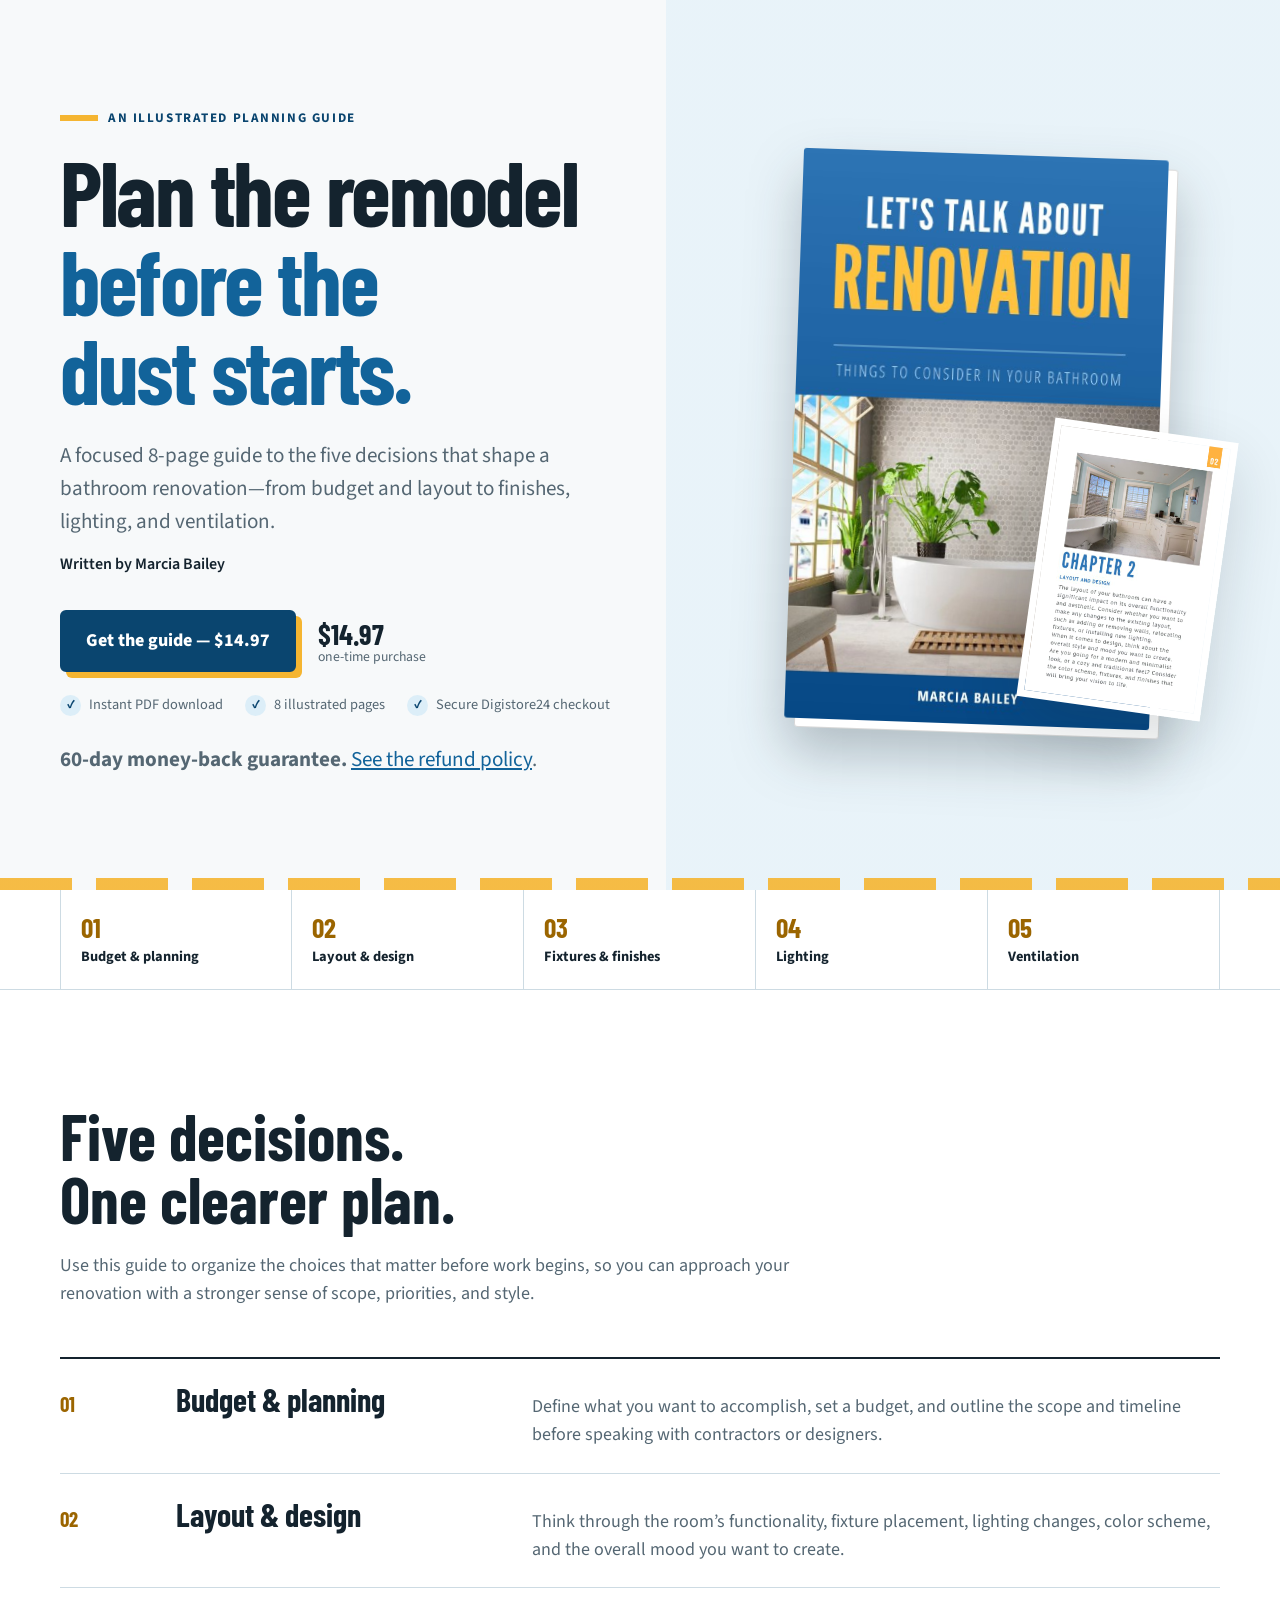
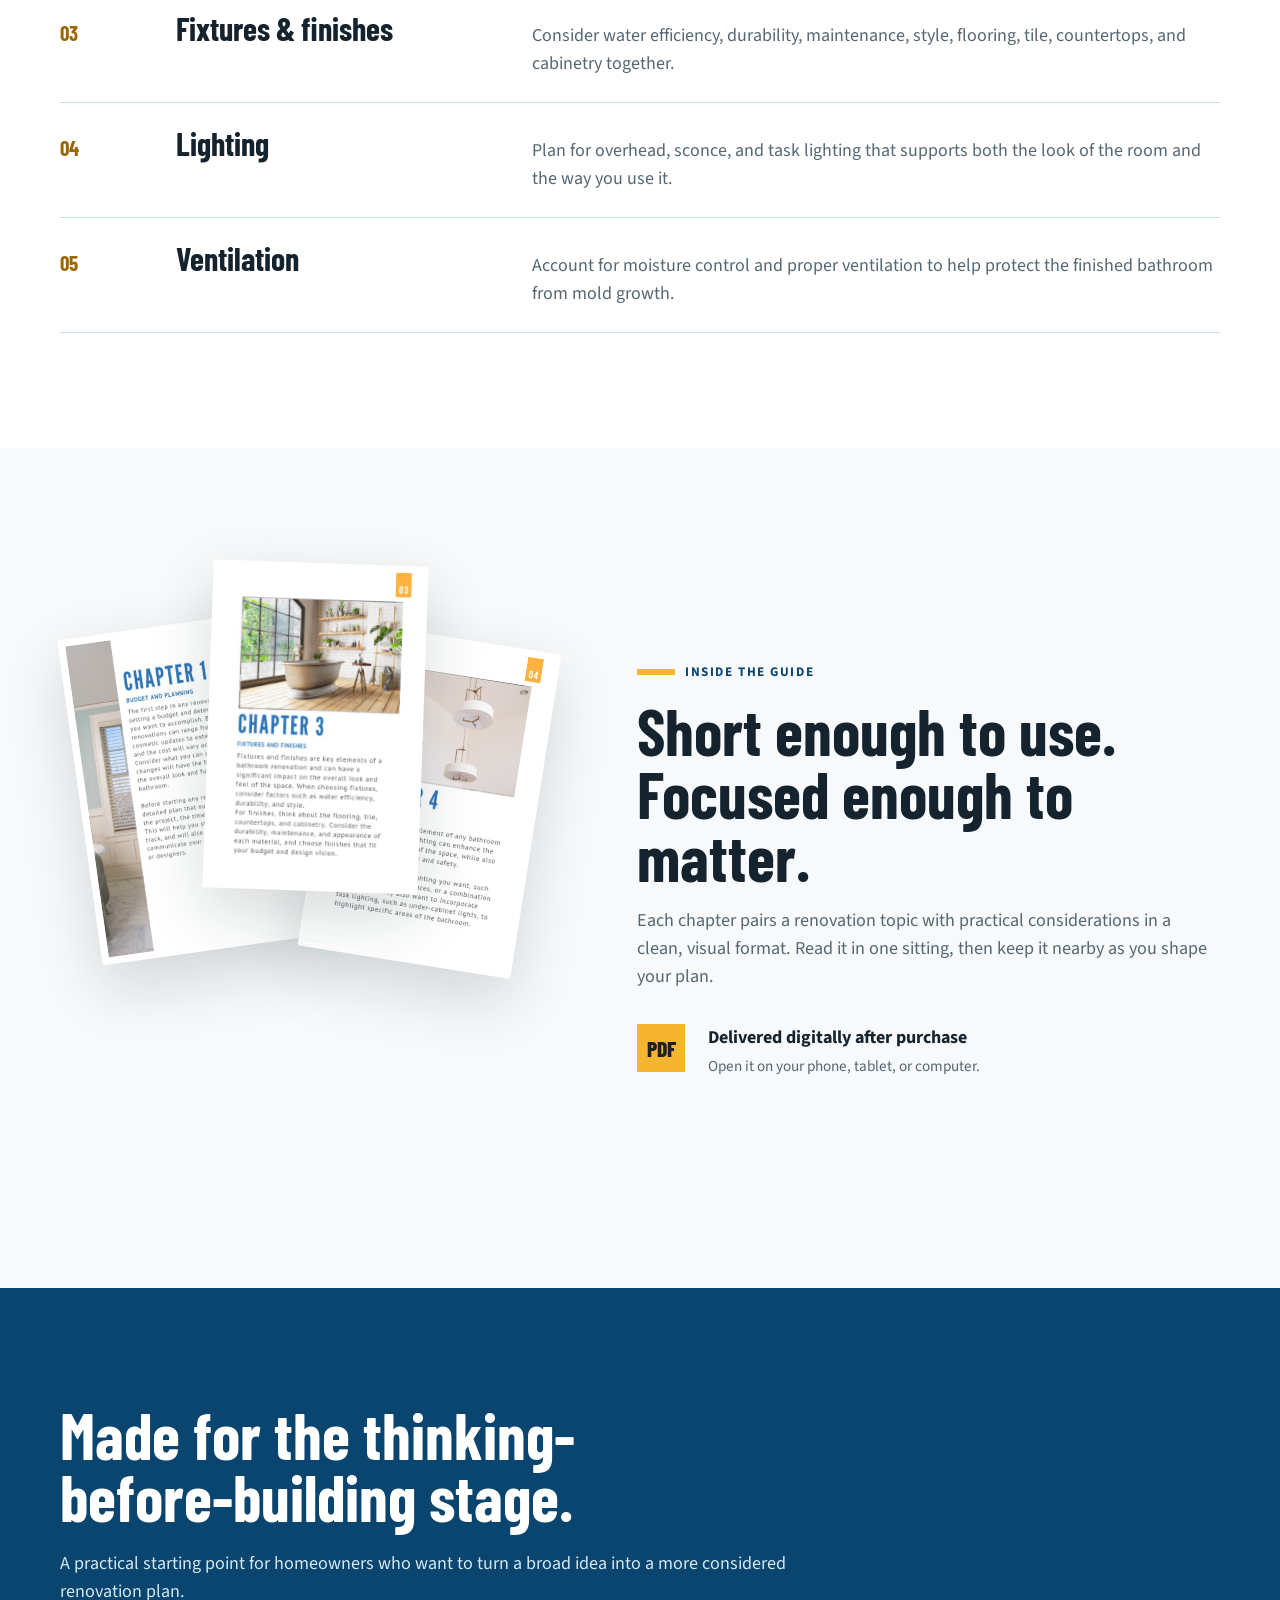
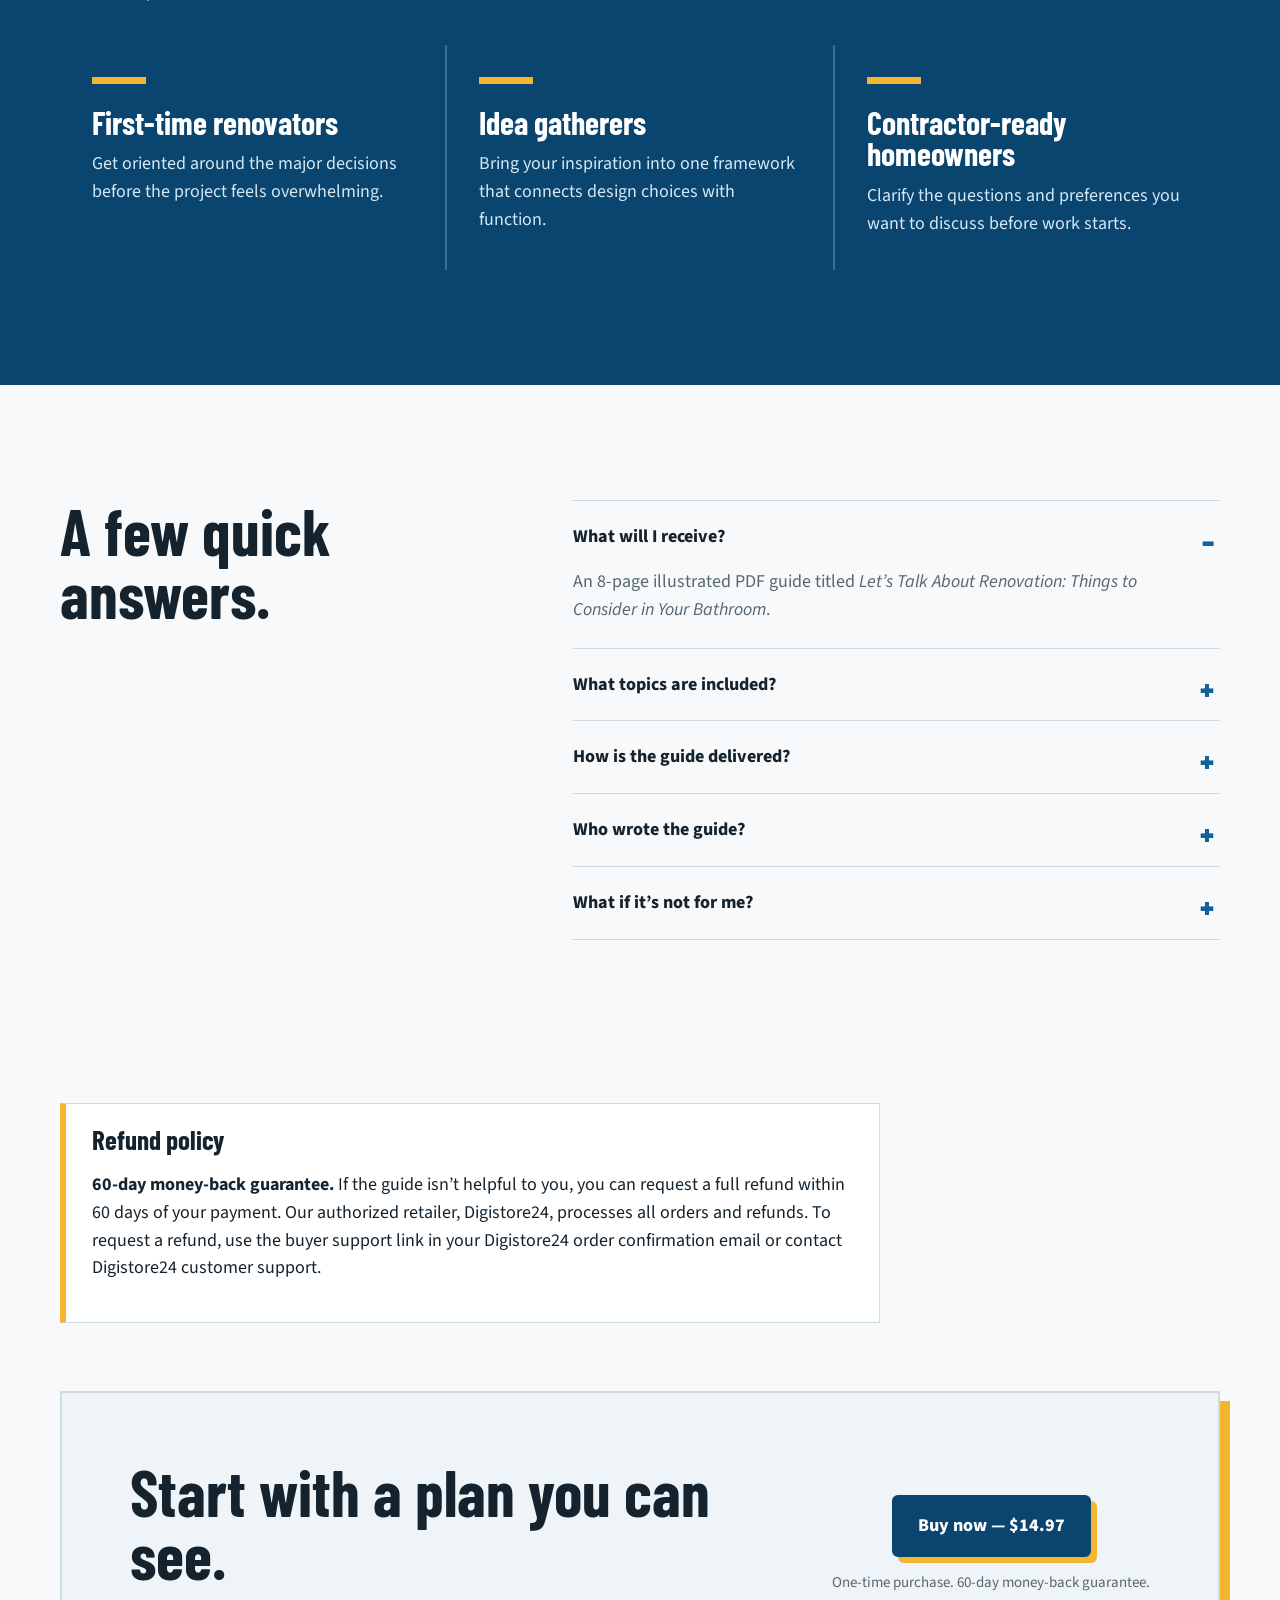
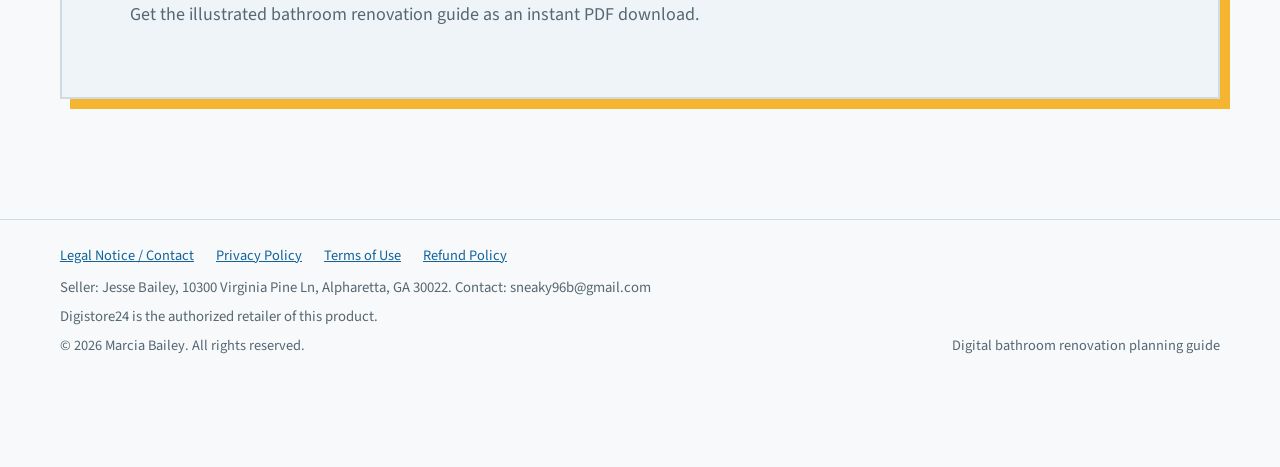
==== index.html @ 59885d69 "Add files via upload" ====
<!doctype html>
<html lang="en">
<head>
  <meta charset="utf-8" />
  <meta name="viewport" content="width=device-width, initial-scale=1, viewport-fit=cover" />
  <meta name="color-scheme" content="light dark" />
  <link rel="icon" href="data:," />
  <link rel="preconnect" href="https://fonts.googleapis.com">
  <link rel="preconnect" href="https://fonts.gstatic.com" crossorigin>
  <link href="https://fonts.googleapis.com/css2?family=Barlow+Condensed:wght@500;600;700;800&family=Source+Sans+3:wght@400;500;600;700&display=swap" rel="stylesheet">
  <title>Bathroom Renovation Planning Guide</title>
  <meta name="description" content="An 8-page illustrated PDF guide to planning a bathroom renovation: budget, layout, fixtures and finishes, lighting, and ventilation. $14.97, 60-day money-back guarantee." />
  <meta property="og:title" content="Let’s Talk About Renovation: Things to Consider in Your Bathroom" />
  <meta property="og:description" content="An 8-page illustrated planning guide. Instant PDF download, $14.97." />
  <meta property="og:image" content="img0.jpg" />
  <style>
    :root {
      color-scheme: light dark;
      --bg: #f7f9fa;
      --surface: #ffffff;
      --surface-2: #eef4f7;
      --text: #14232e;
      --muted: #556773;
      --blue: #12639a;
      --blue-dark: #0a456f;
      --blue-soft: #dceef8;
      --gold: #f5b531;
      --gold-dark: #9b6500;
      --line: #cddbe3;
      --shadow: 0 24px 60px rgba(20, 35, 46, .16);
      --page: #ffffff;
    }

    @media (prefers-color-scheme: dark) {
      :root {
        --bg: #0d171d;
        --surface: #15242d;
        --surface-2: #1b2f3a;
        --text: #f3f7f9;
        --muted: #bdcad1;
        --blue: #56ace0;
        --blue-dark: #87c9ed;
        --blue-soft: #17384a;
        --gold: #ffc451;
        --gold-dark: #ffd277;
        --line: #324853;
        --shadow: 0 24px 60px rgba(0, 0, 0, .38);
        --page: #ffffff;
      }
    }

    * { box-sizing: border-box; }
    html { scroll-behavior: smooth; }
    body {
      margin: 0;
      background: var(--bg);
      color: var(--text);
      font-family: "Source Sans 3", ui-sans-serif, system-ui, sans-serif;
      font-size: 18px;
      line-height: 1.55;
      text-rendering: optimizeLegibility;
    }
    img { display: block; max-width: 100%; }
    a { color: inherit; }
    button, a { -webkit-tap-highlight-color: transparent; }
    .wrap { width: min(1160px, calc(100% - 40px)); margin-inline: auto; }

    .hero {
      position: relative;
      overflow: hidden;
      padding: clamp(52px, 8vw, 102px) 0 clamp(72px, 9vw, 124px);
      background:
        linear-gradient(90deg, transparent 0 52%, color-mix(in srgb, var(--blue-soft) 54%, transparent) 52% 100%);
    }
    .hero::after {
      content: "";
      position: absolute;
      left: 0; right: 0; bottom: 0;
      height: 12px;
      background: repeating-linear-gradient(90deg, var(--gold) 0 72px, transparent 72px 96px);
      opacity: .9;
    }
    .hero-grid {
      display: grid;
      grid-template-columns: minmax(0, 1.08fr) minmax(330px, .92fr);
      gap: clamp(48px, 8vw, 104px);
      align-items: center;
    }
    .eyebrow {
      display: inline-flex;
      align-items: center;
      gap: 10px;
      margin-bottom: 18px;
      color: var(--blue-dark);
      font-weight: 700;
      font-size: .82rem;
      letter-spacing: .12em;
      text-transform: uppercase;
    }
    .eyebrow::before { content: ""; width: 38px; height: 6px; background: var(--gold); }
    h1, h2, h3 {
      font-family: "Barlow Condensed", Impact, sans-serif;
      line-height: .98;
      margin: 0;
    }
    h1 {
      max-width: 670px;
      font-size: clamp(3.25rem, 7.1vw, 6rem);
      letter-spacing: -.025em;
      text-wrap: balance;
    }
    h1 .accent { color: var(--blue); }
    .hero-copy > p {
      max-width: 640px;
      margin: 26px 0 0;
      color: var(--muted);
      font-size: clamp(1.08rem, 2vw, 1.32rem);
    }
    .author-line { margin-top: 14px !important; font-size: 1rem !important; color: var(--text) !important; font-weight: 600; }
    .purchase-row { display: flex; flex-wrap: wrap; align-items: center; gap: 16px 22px; margin-top: 34px; }
    .buy-button {
      display: inline-flex;
      min-height: 58px;
      padding: 15px 24px;
      align-items: center;
      justify-content: center;
      border: 2px solid var(--blue-dark);
      background: var(--blue-dark);
      color: #fff;
      text-decoration: none;
      font-weight: 800;
      border-radius: 6px;
      box-shadow: 6px 6px 0 var(--gold);
      transition: transform .15s ease, box-shadow .15s ease, background .15s ease;
    }
    .buy-button:hover, .buy-button:focus-visible {
      transform: translate(-2px, -2px);
      box-shadow: 9px 9px 0 var(--gold);
      background: var(--blue);
      outline: none;
    }
    .price-note { display: grid; line-height: 1.15; }
    .price-note strong { font-family: "Barlow Condensed", sans-serif; font-size: 1.8rem; color: var(--text); }
    .price-note span { color: var(--muted); font-size: .86rem; }
    .trust-line { margin-top: 22px; display: flex; flex-wrap: wrap; gap: 10px 22px; color: var(--muted); font-size: .9rem; }
    .trust-line span { display: inline-flex; align-items: center; gap: 8px; }
    .trust-line span::before { content: "✓"; width: 21px; height: 21px; display: grid; place-items: center; border-radius: 50%; background: var(--blue-soft); color: var(--blue-dark); font-weight: 900; font-size: .75rem; }

    .book-stage { position: relative; min-height: 590px; display: grid; place-items: center; }
    .book-stage::before {
      content: "";
      position: absolute;
      width: 76%; aspect-ratio: 1;
      background: var(--gold);
      border-radius: 50%;
      opacity: .18;
    }
    .book {
      position: relative;
      width: min(75%, 370px);
      transform: rotate(2deg);
      filter: drop-shadow(0 26px 26px rgba(16, 31, 41, .25));
    }
    .book img { width: 100%; border-radius: 3px; }
    .book::before {
      content: "";
      position: absolute;
      inset: 9px -10px -9px 10px;
      z-index: -1;
      background: var(--page);
      border: 1px solid #d8d8d8;
      border-radius: 3px;
    }
    .page-peek {
      position: absolute;
      width: 38%;
      bottom: 4%;
      right: 0;
      transform: rotate(8deg);
      border: 7px solid #fff;
      box-shadow: var(--shadow);
    }

    .decision-band { background: var(--surface); border-bottom: 1px solid var(--line); }
    .decisions { display: grid; grid-template-columns: repeat(5, 1fr); }
    .decision { padding: 24px 20px; border-right: 1px solid var(--line); }
    .decision:first-child { border-left: 1px solid var(--line); }
    .decision b { display: block; color: var(--gold-dark); font-family: "Barlow Condensed", sans-serif; font-size: 1.7rem; line-height: 1; }
    .decision span { display: block; margin-top: 7px; font-weight: 700; font-size: .9rem; line-height: 1.15; }

    section { padding: clamp(72px, 9vw, 116px) 0; }
    .section-head { max-width: 740px; margin-bottom: 50px; }
    .section-head h2 { font-size: clamp(2.7rem, 5vw, 4.45rem); text-wrap: balance; }
    .section-head p { color: var(--muted); font-size: 1.13rem; margin: 20px 0 0; }

    .topics { background: var(--surface); }
    .topic-list { border-top: 2px solid var(--text); }
    .topic {
      display: grid;
      grid-template-columns: 92px minmax(180px, .65fr) minmax(0, 1.35fr);
      gap: 24px;
      align-items: baseline;
      padding: 24px 0;
      border-bottom: 1px solid var(--line);
    }
    .topic .num { font-family: "Barlow Condensed", sans-serif; color: var(--gold-dark); font-weight: 700; font-size: 1.3rem; }
    .topic h3 { font-size: 2rem; line-height: 1; }
    .topic p { margin: 0; color: var(--muted); }

    .preview { overflow: hidden; }
    .preview-grid {
      display: grid;
      grid-template-columns: .9fr 1.1fr;
      align-items: center;
      gap: clamp(42px, 8vw, 100px);
    }
    .preview-copy h2 { font-size: clamp(2.7rem, 5vw, 4.4rem); }
    .preview-copy p { color: var(--muted); font-size: 1.13rem; }
    .page-fan { position: relative; height: 610px; }
    .page-fan img { position: absolute; width: 45%; border: 7px solid #fff; box-shadow: var(--shadow); border-radius: 2px; }
    .page-fan img:nth-child(1) { left: 4%; top: 10%; transform: rotate(-8deg); }
    .page-fan img:nth-child(2) { left: 31%; top: 0; transform: rotate(2deg); z-index: 2; }
    .page-fan img:nth-child(3) { right: 0; top: 12%; transform: rotate(9deg); }
    .feature-note { display: grid; grid-template-columns: 56px 1fr; gap: 15px; align-items: start; margin-top: 34px; }
    .feature-note .mark { width: 48px; height: 48px; display: grid; place-items: center; background: var(--gold); color: #212121; font-family: "Barlow Condensed", sans-serif; font-weight: 800; font-size: 1.35rem; }
    .feature-note strong { display: block; }
    .feature-note span { color: var(--muted); font-size: .95rem; }

    .for-you { background: var(--blue-dark); color: #fff; }
    .for-you .section-head { margin-bottom: 40px; }
    .for-you .section-head p { color: #d5e8f3; }
    .audience-grid { display: grid; grid-template-columns: repeat(3, 1fr); gap: 2px; background: rgba(255,255,255,.22); }
    .audience-item { background: var(--blue-dark); padding: 32px; }
    .audience-item .line { width: 54px; height: 7px; background: var(--gold); margin-bottom: 23px; }
    .audience-item h3 { font-size: 2rem; }
    .audience-item p { color: #d5e8f3; margin: 12px 0 0; }

    .faq-grid { display: grid; grid-template-columns: .78fr 1.22fr; gap: clamp(42px, 8vw, 100px); align-items: start; }
    .faq-grid h2 { font-size: clamp(2.8rem, 5vw, 4.4rem); position: sticky; top: 28px; }
    details { border-top: 1px solid var(--line); }
    details:last-child { border-bottom: 1px solid var(--line); }
    summary { cursor: pointer; list-style: none; padding: 22px 42px 22px 0; font-weight: 750; position: relative; }
    summary::-webkit-details-marker { display: none; }
    summary::after { content: "+"; position: absolute; right: 6px; top: 15px; font-family: "Barlow Condensed", sans-serif; color: var(--blue); font-size: 2rem; }
    details[open] summary::after { content: "–"; }
    details p { margin: -5px 50px 24px 0; color: var(--muted); }

    .final-cta { padding-top: 20px; padding-bottom: 120px; }
    .cta-panel {
      display: grid;
      grid-template-columns: 1fr auto;
      gap: 38px;
      align-items: center;
      padding: clamp(34px, 6vw, 68px);
      background: var(--surface-2);
      border: 2px solid var(--line);
      box-shadow: 10px 10px 0 var(--gold);
    }
    .cta-panel h2 { font-size: clamp(2.6rem, 5vw, 4.3rem); }
    .cta-panel p { color: var(--muted); margin: 14px 0 0; }
    .cta-buy { text-align: center; }
    .cta-buy small { display: block; margin-top: 14px; color: var(--muted); }

    footer { padding: 25px 0 110px; border-top: 1px solid var(--line); color: var(--muted); font-size: .9rem; }
    .footer-line { display: flex; justify-content: space-between; gap: 24px; }

    .mobile-bar { display: none; }

    @media (max-width: 880px) {
      .hero { background: var(--bg); }
      .hero-grid, .preview-grid, .faq-grid { grid-template-columns: 1fr; }
      .hero-grid { gap: 48px; }
      .book-stage { min-height: 510px; }
      .book { width: min(64%, 345px); }
      .page-peek { width: 34%; right: 10%; }
      .decisions { grid-template-columns: repeat(5, minmax(0, 1fr)); }
      .decision { padding: 18px 10px; }
      .decision b { font-size: 1.35rem; }
      .decision span { font-size: .72rem; }
      .preview-grid { gap: 10px; }
      .page-fan { order: -1; height: 530px; }
      .audience-grid { grid-template-columns: 1fr; }
      .faq-grid h2 { position: static; }
      .cta-panel { grid-template-columns: 1fr; }
      .cta-buy { text-align: left; }
      .footer-line { flex-direction: column; }
    }

    @media (max-width: 600px) {
      body { font-size: 17px; padding-bottom: 78px; }
      .wrap { width: min(100% - 28px, 1160px); }
      .hero { padding-top: 38px; }
      h1 { font-size: clamp(3.1rem, 16vw, 4.35rem); }
      .purchase-row { align-items: stretch; }
      .purchase-row .buy-button { width: 100%; }
      .price-note { grid-template-columns: auto 1fr; align-items: baseline; gap: 10px; }
      .trust-line { display: grid; gap: 9px; }
      .book-stage { min-height: 420px; }
      .book { width: min(68%, 290px); }
      .page-peek { right: 2%; width: 38%; }
      .decisions { grid-template-columns: 1fr 1fr; }
      .decision { border-bottom: 1px solid var(--line); min-height: 82px; }
      .decision:last-child { grid-column: 1 / -1; }
      .topic { grid-template-columns: 44px 1fr; gap: 12px; align-items: start; }
      .topic p { grid-column: 2; }
      .topic h3 { font-size: 1.75rem; }
      .page-fan { height: 390px; }
      .page-fan img { width: 48%; border-width: 5px; }
      .page-fan img:nth-child(1) { left: 0; }
      .page-fan img:nth-child(2) { left: 27%; }
      .page-fan img:nth-child(3) { right: 0; }
      .audience-item { padding: 26px; }
      .cta-panel { padding: 30px 24px; box-shadow: 7px 7px 0 var(--gold); }
      .cta-panel .buy-button { width: 100%; }
      footer { padding-bottom: 32px; }
      .mobile-bar {
        position: fixed;
        z-index: 20;
        display: flex;
        left: 0; right: 0; bottom: 0;
        padding: 10px 14px calc(10px + env(safe-area-inset-bottom));
        align-items: center;
        gap: 12px;
        background: color-mix(in srgb, var(--surface) 96%, transparent);
        border-top: 1px solid var(--line);
        box-shadow: 0 -8px 30px rgba(0,0,0,.14);
      }
      .mobile-bar span { flex: 1; line-height: 1.1; font-size: .82rem; color: var(--muted); }
      .mobile-bar strong { display: block; color: var(--text); font-size: 1.08rem; }
      .mobile-bar .buy-button { min-height: 48px; padding: 10px 17px; box-shadow: 4px 4px 0 var(--gold); }
    }

    @media (prefers-reduced-motion: reduce) {
      html { scroll-behavior: auto; }
      .buy-button { transition: none; }
    }

    .guarantee-line { margin-top: 14px; font-size: 1rem; color: var(--text); }
    .guarantee-line a, .refund-box a, .legal-footer a { color: var(--blue); }
    .refund-section { padding: 48px 0; }
    .refund-box { background: var(--surface); border: 1px solid var(--line); border-left: 6px solid var(--gold); padding: 22px 26px; max-width: 820px; }
    .refund-box h2 { margin: 0 0 10px; }
    .legal-footer nav { display: flex; flex-wrap: wrap; gap: 8px 22px; margin-bottom: 10px; }
    .legal-footer p { margin: 6px 0; color: var(--muted); font-size: .92rem; }
    .seal-slot:empty { display: none; }
  </style>
</head>
<body>
  <div class="seal-slot" id="ds24-sales-page-badge"><!-- Begin of Digistore24 Trusted Badge Code -->
<script type="text/javascript" src="https://www.digistore24.com/trusted-badge/48733/QZeaCoznZwrTP8g/salespage"></script>
<!-- End of Digistore24 Trusted Badge Code --></div>
  <main>
    <section class="hero" aria-labelledby="hero-title">
      <div class="wrap hero-grid">
        <div class="hero-copy">
          <div class="eyebrow">An illustrated planning guide</div>
          <h1 id="hero-title">Plan the remodel <span class="accent">before the dust starts.</span></h1>
          <p>A focused 8-page guide to the five decisions that shape a bathroom renovation—from budget and layout to finishes, lighting, and ventilation.</p>
          <p class="author-line">Written by Marcia Bailey</p>
          <div class="purchase-row">
            <a class="buy-button" href="https://www.checkout-ds24.com/product/747693" target="_blank" rel="noopener noreferrer">Get the guide — $14.97</a>
            <div class="price-note"><strong>$14.97</strong><span>one-time purchase</span></div>
          </div>
          <div class="trust-line" aria-label="Purchase details">
            <span>Instant PDF download</span>
            <span>8 illustrated pages</span>
            <span>Secure Digistore24 checkout</span>
          </div>
          <p class="guarantee-line"><strong>60-day money-back guarantee.</strong> <a href="#refund">See the refund policy</a>.</p>
        </div>
        <div class="book-stage" aria-label="Preview of the bathroom renovation guide">
          <div class="book"><img src="img0.jpg" alt="Cover of Let's Talk About Renovation by Marcia Bailey"></div>
          <img class="page-peek" src="img1.jpg" alt="Preview of the guide's layout and design chapter">
        </div>
      </div>
    </section>

    <div class="decision-band" aria-label="Topics covered">
      <div class="wrap decisions">
        <div class="decision"><b>01</b><span>Budget &amp; planning</span></div>
        <div class="decision"><b>02</b><span>Layout &amp; design</span></div>
        <div class="decision"><b>03</b><span>Fixtures &amp; finishes</span></div>
        <div class="decision"><b>04</b><span>Lighting</span></div>
        <div class="decision"><b>05</b><span>Ventilation</span></div>
      </div>
    </div>

    <section class="topics" aria-labelledby="topics-title">
      <div class="wrap">
        <header class="section-head">
          <h2 id="topics-title">Five decisions. One clearer plan.</h2>
          <p>Use this guide to organize the choices that matter before work begins, so you can approach your renovation with a stronger sense of scope, priorities, and style.</p>
        </header>
        <div class="topic-list">
          <article class="topic"><span class="num">01</span><h3>Budget &amp; planning</h3><p>Define what you want to accomplish, set a budget, and outline the scope and timeline before speaking with contractors or designers.</p></article>
          <article class="topic"><span class="num">02</span><h3>Layout &amp; design</h3><p>Think through the room’s functionality, fixture placement, lighting changes, color scheme, and the overall mood you want to create.</p></article>
          <article class="topic"><span class="num">03</span><h3>Fixtures &amp; finishes</h3><p>Consider water efficiency, durability, maintenance, style, flooring, tile, countertops, and cabinetry together.</p></article>
          <article class="topic"><span class="num">04</span><h3>Lighting</h3><p>Plan for overhead, sconce, and task lighting that supports both the look of the room and the way you use it.</p></article>
          <article class="topic"><span class="num">05</span><h3>Ventilation</h3><p>Account for moisture control and proper ventilation to help protect the finished bathroom from mold growth.</p></article>
        </div>
      </div>
    </section>

    <section class="preview" aria-labelledby="preview-title">
      <div class="wrap preview-grid">
        <div class="page-fan" aria-label="Three sample pages from the guide">
          <img src="img2.jpg" alt="Budget and planning chapter sample page">
          <img src="img3.jpg" alt="Fixtures and finishes chapter sample page">
          <img src="img4.jpg" alt="Lighting chapter sample page">
        </div>
        <div class="preview-copy">
          <div class="eyebrow">Inside the guide</div>
          <h2 id="preview-title">Short enough to use. Focused enough to matter.</h2>
          <p>Each chapter pairs a renovation topic with practical considerations in a clean, visual format. Read it in one sitting, then keep it nearby as you shape your plan.</p>
          <div class="feature-note">
            <div class="mark">PDF</div>
            <div><strong>Delivered digitally after purchase</strong><span>Open it on your phone, tablet, or computer.</span></div>
          </div>
        </div>
      </div>
    </section>

    <section class="for-you" aria-labelledby="audience-title">
      <div class="wrap">
        <header class="section-head">
          <h2 id="audience-title">Made for the thinking-before-building stage.</h2>
          <p>A practical starting point for homeowners who want to turn a broad idea into a more considered renovation plan.</p>
        </header>
        <div class="audience-grid">
          <article class="audience-item"><div class="line"></div><h3>First-time renovators</h3><p>Get oriented around the major decisions before the project feels overwhelming.</p></article>
          <article class="audience-item"><div class="line"></div><h3>Idea gatherers</h3><p>Bring your inspiration into one framework that connects design choices with function.</p></article>
          <article class="audience-item"><div class="line"></div><h3>Contractor-ready homeowners</h3><p>Clarify the questions and preferences you want to discuss before work starts.</p></article>
        </div>
      </div>
    </section>

    <section aria-labelledby="faq-title">
      <div class="wrap faq-grid">
        <h2 id="faq-title">A few quick answers.</h2>
        <div>
          <details open><summary>What will I receive?</summary><p>An 8-page illustrated PDF guide titled <em>Let’s Talk About Renovation: Things to Consider in Your Bathroom</em>.</p></details>
          <details><summary>What topics are included?</summary><p>Budget and planning, layout and design, fixtures and finishes, lighting, and ventilation.</p></details>
          <details><summary>How is the guide delivered?</summary><p>The PDF is available as a digital download after your purchase is completed through Digistore24.</p></details>
          <details><summary>Who wrote the guide?</summary><p>The guide was written by Marcia Bailey.</p></details>
          <details><summary>What if it’s not for me?</summary><p>You’re covered by our 60-day refund policy, handled by Digistore24, our authorized retailer. See the <a href="#refund">refund policy</a>.</p></details>
        </div>
      </div>
    </section>

    <section id="refund" class="refund-section" aria-labelledby="refund-title">
      <div class="wrap">
        <div class="refund-box">
          <h2 id="refund-title">Refund policy</h2>
          <p><strong>60-day money-back guarantee.</strong> If the guide isn’t helpful to you, you can request a full refund within 60 days of your payment. Our authorized retailer, Digistore24, processes all orders and refunds. To request a refund, use the buyer support link in your Digistore24 order confirmation email or contact Digistore24 customer support.</p>
        </div>
      </div>
    </section>

    <section class="final-cta" aria-labelledby="final-title">
      <div class="wrap">
        <div class="cta-panel">
          <div>
            <h2 id="final-title">Start with a plan you can see.</h2>
            <p>Get the illustrated bathroom renovation guide as an instant PDF download.</p>
          </div>
          <div class="cta-buy">
            <a class="buy-button" href="https://www.checkout-ds24.com/product/747693" target="_blank" rel="noopener noreferrer">Buy now — $14.97</a>
            <small>One-time purchase. 60-day money-back guarantee.</small>
          </div>
        </div>
      </div>
    </section>
  </main>

  <footer class="legal-footer">
    <div class="wrap">
      <nav aria-label="Legal">
        <a href="legal.html">Legal Notice / Contact</a>
        <a href="privacy.html">Privacy Policy</a>
        <a href="terms.html">Terms of Use</a>
        <a href="#refund">Refund Policy</a>
      </nav>
      <p>Seller: Jesse Bailey, 10300 Virginia Pine Ln, Alpharetta, GA 30022. Contact: sneaky96b@gmail.com</p>
      <p>Digistore24 is the authorized retailer of this product.</p>
      <div class="seal-slot" id="ds24-sales-page-footer"><!-- PASTE DIGISTORE24 FOOTER CODE HERE (if provided separately) --></div>
      <div class="footer-line"><span>© 2026 Marcia Bailey. All rights reserved.</span><span>Digital bathroom renovation planning guide</span></div>
    </div>
  </footer>

  <div class="mobile-bar" aria-label="Purchase guide">
    <span><strong>$14.97</strong>Instant PDF</span>
    <a class="buy-button" href="https://www.checkout-ds24.com/product/747693" target="_blank" rel="noopener noreferrer">Get the guide</a>
  </div>
<!-- Digistore24 promo code tracking (product 747693) -->
<script src="https://www.digistore24-scripts.com/service/digistore.js"></script>
<script type="text/javascript">
digistorePromocode( { "product_id": 747693, "adjust_domain": true } );
</script>
</body>
</html>
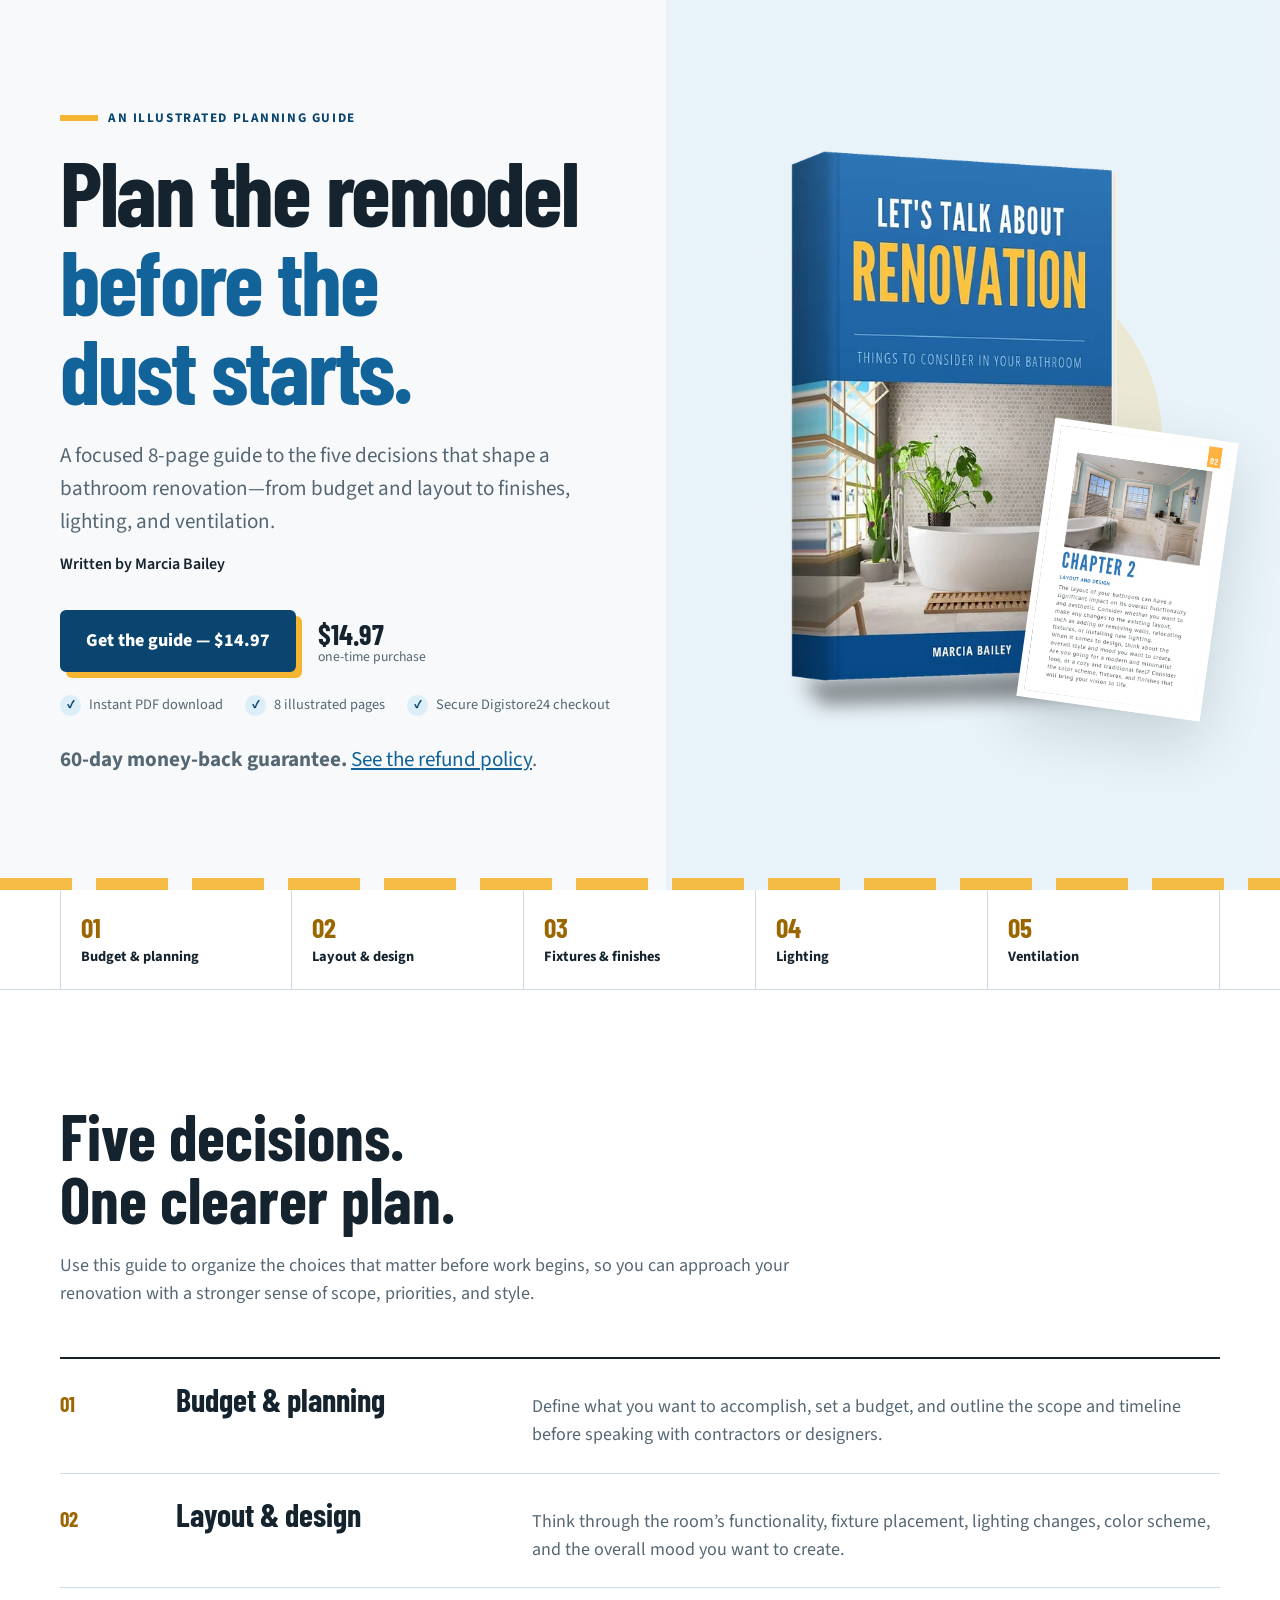
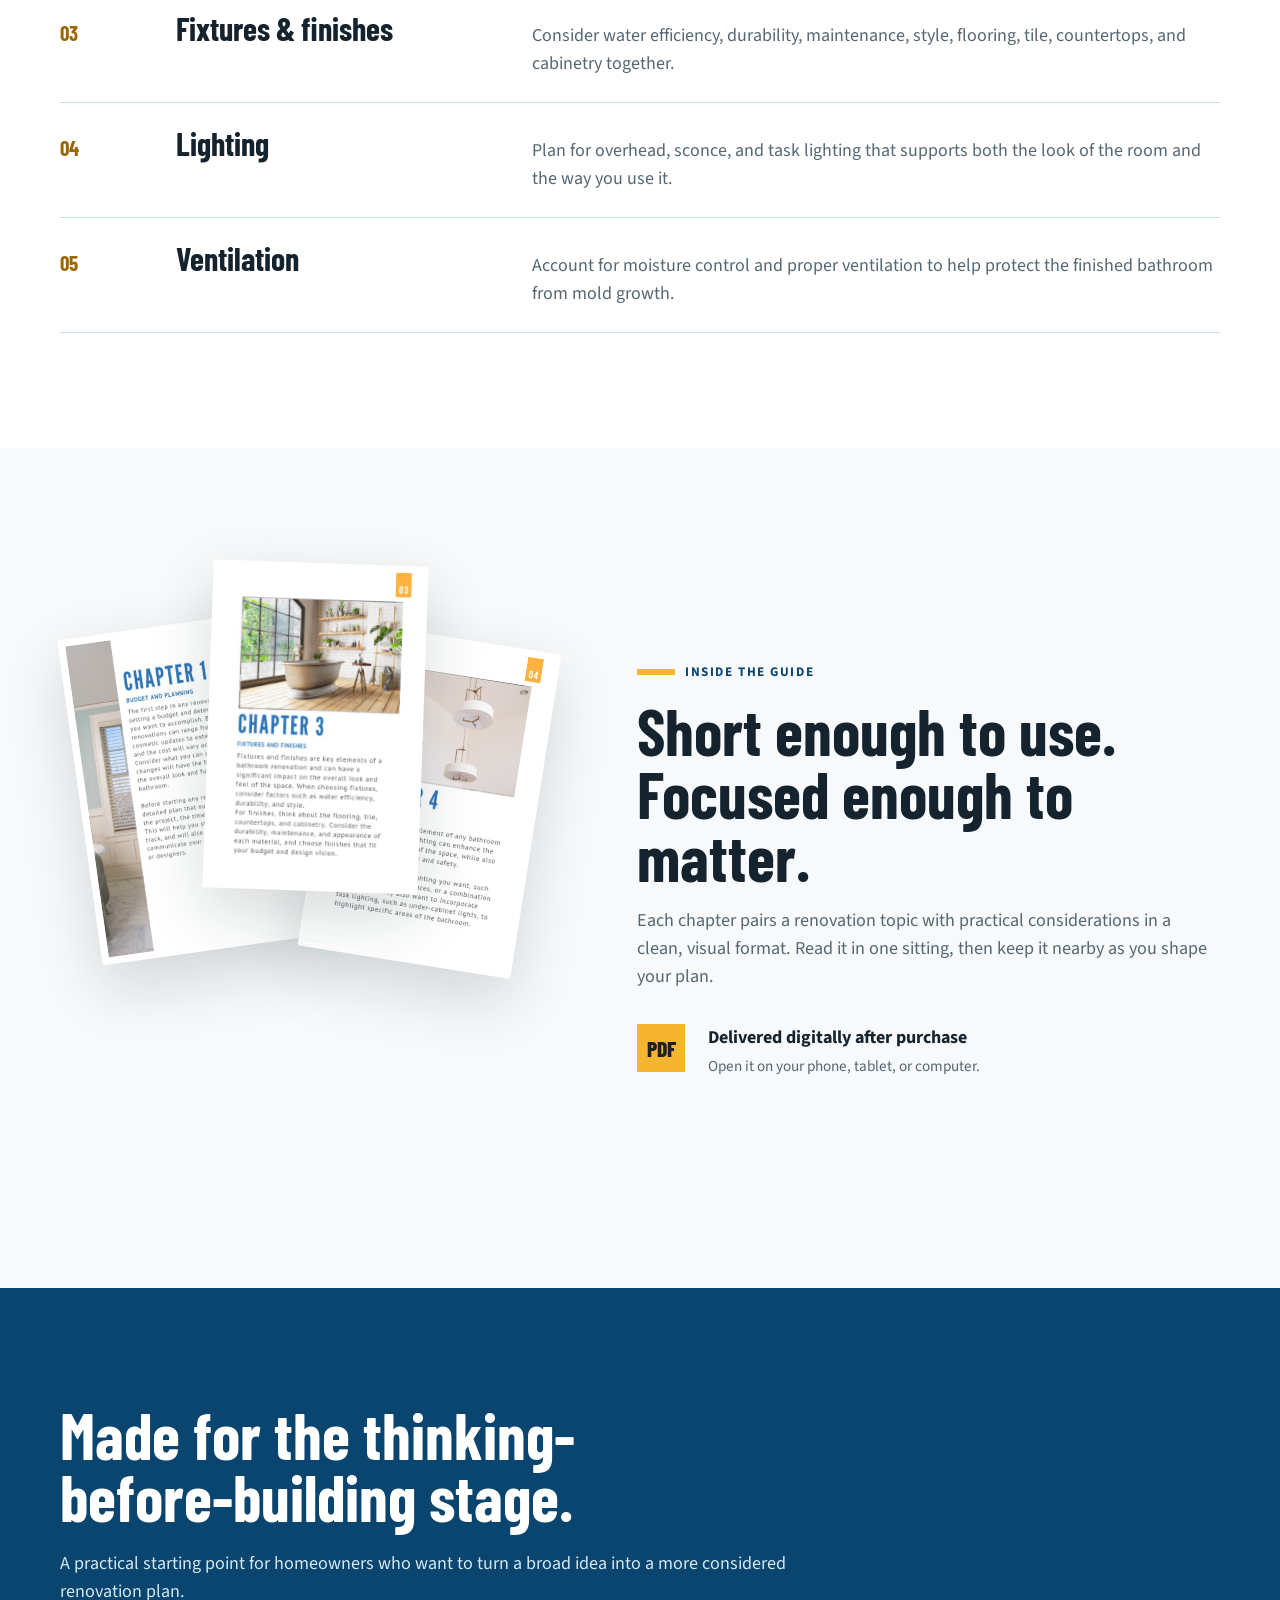
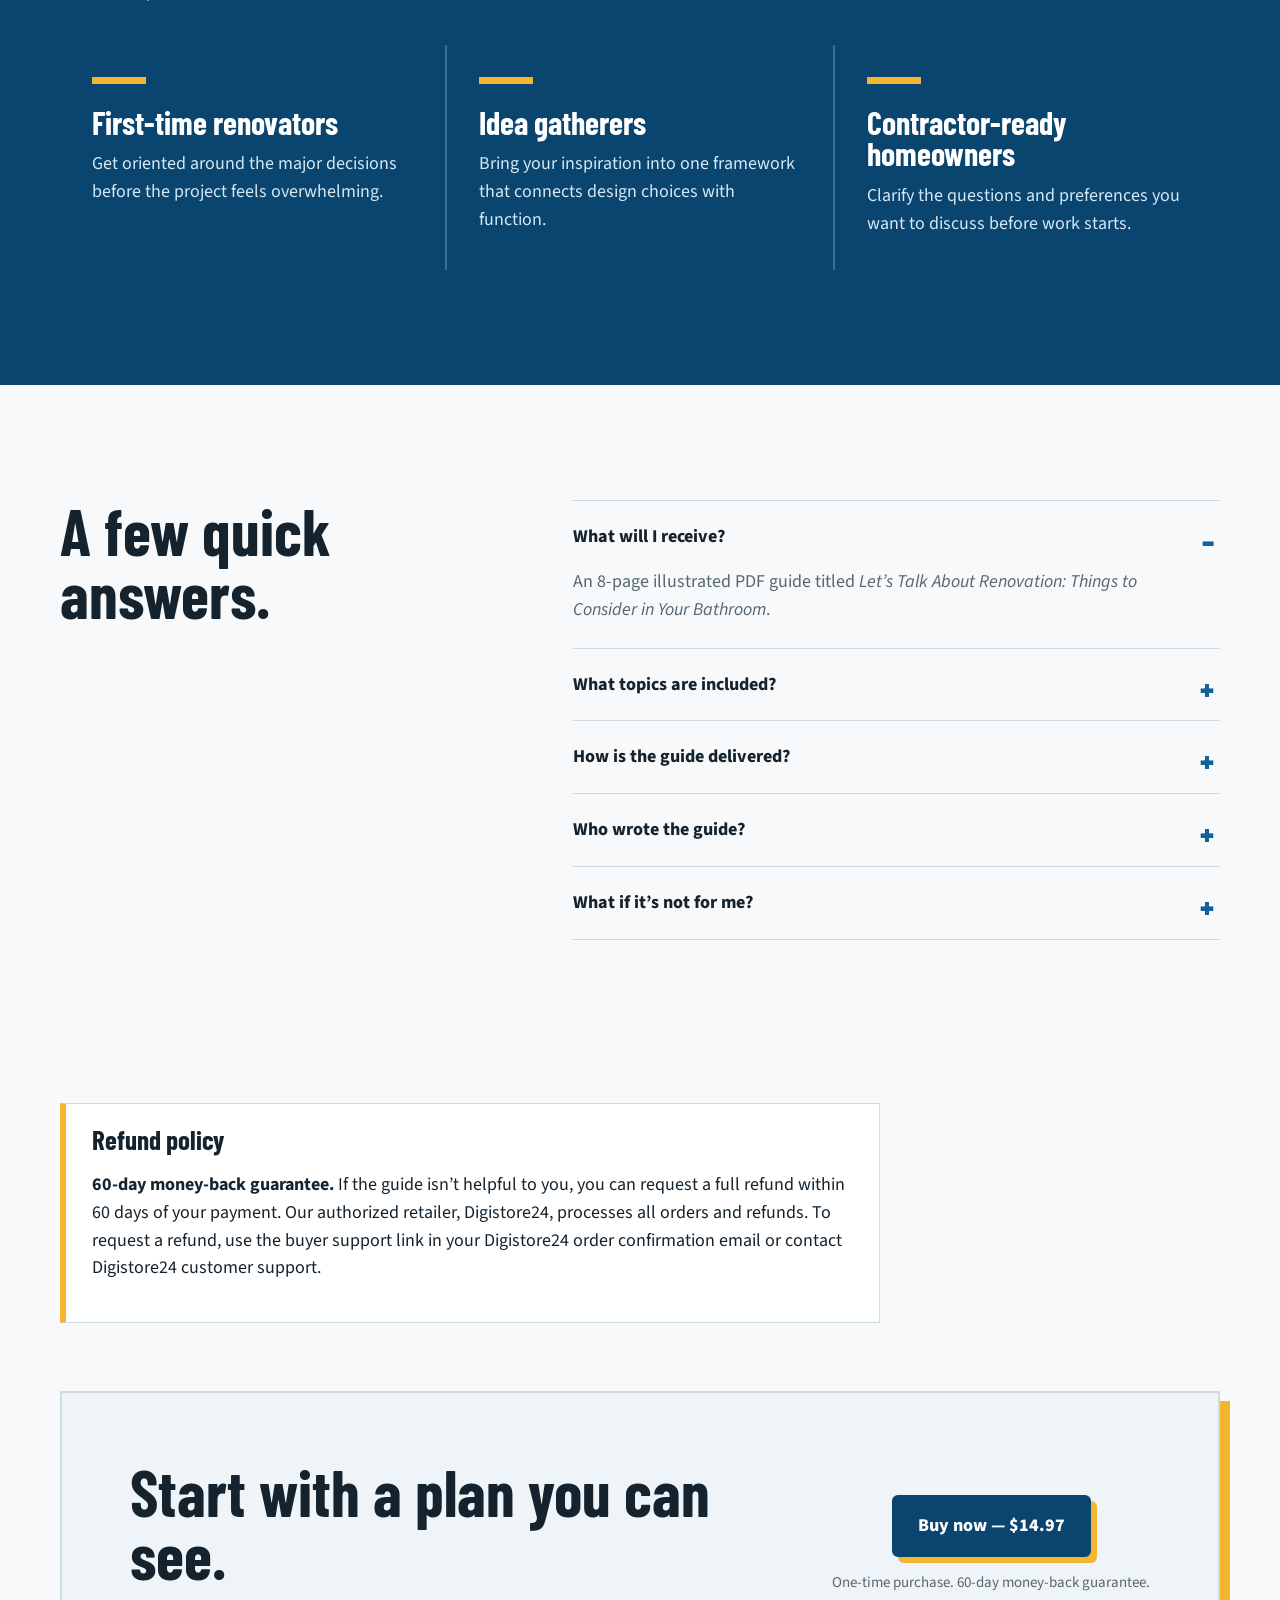
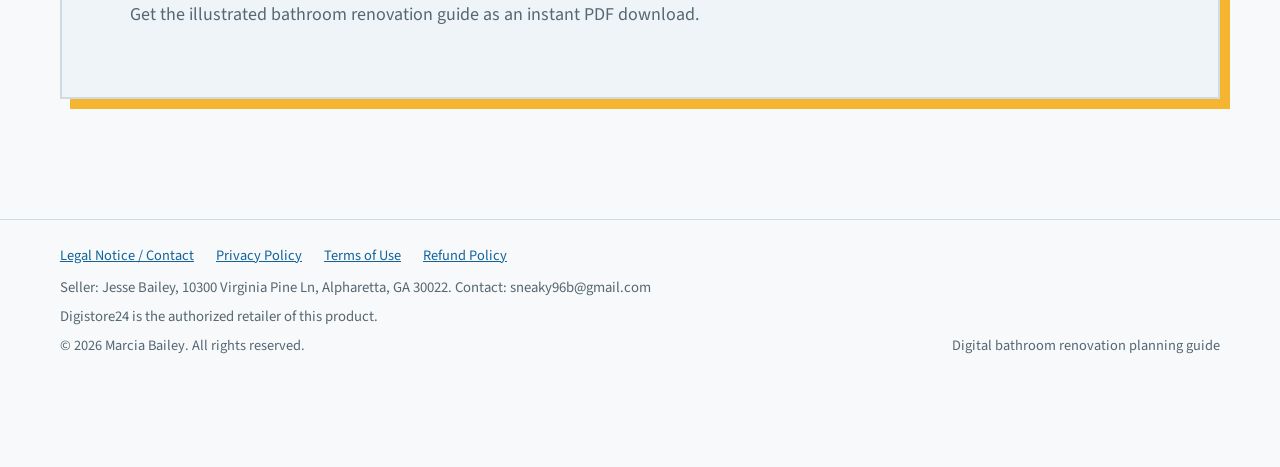
==== commit 22fcb788: "Add files via upload" ====
--- a/index.html
+++ b/index.html
@@ -12,7 +12,7 @@
   <meta name="description" content="An 8-page illustrated PDF guide to planning a bathroom renovation: budget, layout, fixtures and finishes, lighting, and ventilation. $14.97, 60-day money-back guarantee." />
   <meta property="og:title" content="Let’s Talk About Renovation: Things to Consider in Your Bathroom" />
   <meta property="og:description" content="An 8-page illustrated planning guide. Instant PDF download, $14.97." />
-  <meta property="og:image" content="img0.jpg" />
+  <meta property="og:image" content="https://bathroom-ebook.vercel.app/cover-og.jpg" />
   <style>
     :root {
       color-scheme: light dark;
@@ -171,6 +171,10 @@
       border: 1px solid #d8d8d8;
       border-radius: 3px;
     }
+    .book.book-3d { width: min(82%, 400px); transform: none; filter: none; }
+    .book.book-3d::before { display: none; }
+    .book.book-3d picture { display: block; }
+    .book.book-3d img { border-radius: 0; width: 100%; height: auto; display: block; }
     .page-peek {
       position: absolute;
       width: 38%;
@@ -286,7 +290,9 @@
       .footer-line { flex-direction: column; }
     }
 
+    @media (max-width: 880px) { .book.book-3d { width: min(70%, 340px); } }
     @media (max-width: 600px) {
+      .book.book-3d { width: min(74%, 290px); }
       body { font-size: 17px; padding-bottom: 78px; }
       .wrap { width: min(100% - 28px, 1160px); }
       .hero { padding-top: 38px; }
@@ -369,7 +375,7 @@
           <p class="guarantee-line"><strong>60-day money-back guarantee.</strong> <a href="#refund">See the refund policy</a>.</p>
         </div>
         <div class="book-stage" aria-label="Preview of the bathroom renovation guide">
-          <div class="book"><img src="img0.jpg" alt="Cover of Let's Talk About Renovation by Marcia Bailey"></div>
+          <div class="book book-3d"><picture><source srcset="cover-3d.webp" type="image/webp"><img src="cover-3d.png" width="543" height="800" alt="Book cover of Let's Talk About Renovation: Things to Consider in Your Bathroom by Marcia Bailey"></picture></div>
           <img class="page-peek" src="img1.jpg" alt="Preview of the guide's layout and design chapter">
         </div>
       </div>
